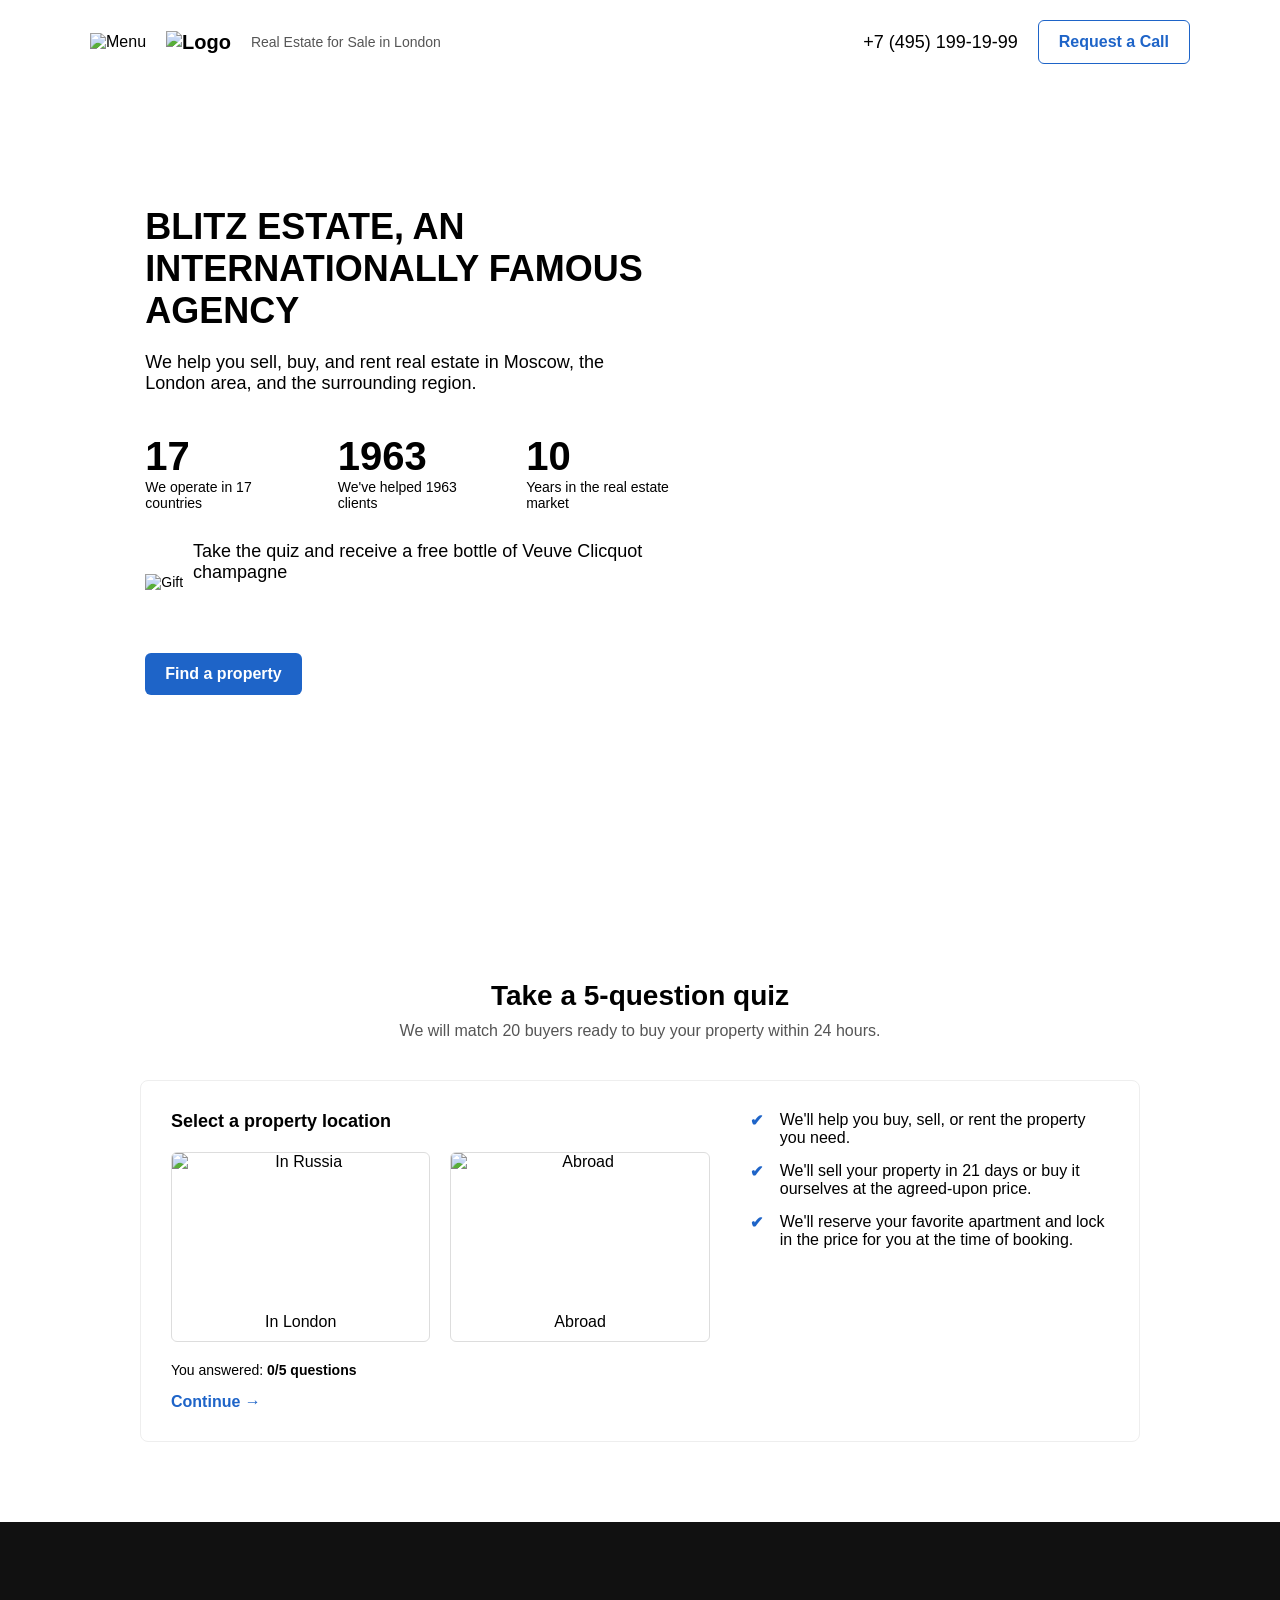
==== web/blitzestate/index.html @ 125608b7 "add web" ====
<!doctype html>
<html lang="en">
  <head>
    <meta charset="UTF-8" />
    <meta name="viewport" content="width=device-width, initial-scale=1.0" />
    <title>Ready On | Car Rental</title>

    <link
      rel="stylesheet"
      href="https://cdnjs.cloudflare.com/ajax/libs/font-awesome/6.5.0/css/all.min.css"
    />
    <link rel="stylesheet" href="style.css" />
  </head>

  <body>
    <!-- HEADER -->
    <header class="header">
      <div class="header-container">
        <div class="header-left">
          <img src="./assets/svg/menu.svg" class="menu-btn" alt="Menu" />
          <img src="./assets/svg/logo.svg" class="logo" alt="Logo" />
          <span class="tagline">Real Estate for Sale in London</span>
        </div>

        <div class="header-right">
          <a href="tel:+74951991999" class="phone">+7 (495) 199-19-99</a>
          <a href="#" class="btn btn-outline">Request a Call</a>
        </div>
      </div>
    </header>

    <!-- HERO -->
    <section class="hero">
      <div class="hero-container">
        <div class="hero-overlay">
          <div class="hero-content">
            <h1>BLITZ ESTATE, AN INTERNATIONALLY FAMOUS AGENCY</h1>
            <p>
              We help you sell, buy, and rent real estate in Moscow, the London
              area, and the surrounding region.
            </p>

            <div class="stats">
              <div>
                <span class="num">17</span>
                <p>We operate in 17 countries</p>
              </div>
              <div>
                <span class="num">1963</span>
                <p>We've helped 1963 clients</p>
              </div>
              <div>
                <span class="num">10</span>
                <p>Years in the real estate market</p>
              </div>
            </div>

            <div class="bonus">
              <img src="./assets/svg/wine.svg" alt="Gift" />
              <p>
                Take the quiz and receive a free bottle of Veuve Clicquot
                champagne
              </p>
            </div>

            <a href="#" class="btn btn-primary">Find a property</a>
          </div>
        </div>

        <div class="hero-bg"></div>
      </div>
    </section>

    <!-- QUIZ -->
    <section class="quiz">
      <div class="container">
        <h2>Take a 5-question quiz</h2>
        <p class="subtitle">
          We will match 20 buyers ready to buy your property within 24 hours.
        </p>

        <div class="quiz-box">
          <div class="quiz-left">
            <h3>Select a property location</h3>

            <div class="quiz-options">
              <div class="option">
                <img src="./assets/img/russia.png" alt="In Russia" />
                <span>In London</span>
              </div>
              <div class="option">
                <img src="./assets/img/abroad.png" alt="Abroad" />
                <span>Abroad</span>
              </div>
            </div>

            <div class="quiz-progress">You answered: <b>0/5 questions</b></div>
            <a href="#" class="quiz-next">Continue →</a>
          </div>

          <div class="quiz-right">
            <ul>
              <li>We'll help you buy, sell, or rent the property you need.</li>
              <li>
                We'll sell your property in 21 days or buy it ourselves at the
                agreed-upon price.
              </li>
              <li>
                We'll reserve your favorite apartment and lock in the price for
                you at the time of booking.
              </li>
            </ul>
          </div>
        </div>
      </div>
    </section>

    <!-- FOOTER -->
    <footer class="footer"></footer>

    <script src="./calendar.js"></script>
  </body>
</html>
---- web/blitzestate/style.css ----
/* === RESET & BASE === */
* {
  margin: 0;
  padding: 0;
  box-sizing: border-box;
}
html, body {
  height: 100%;
  font-family: 'Averta CY', sans-serif;
  color: #000;
  background: #fff;
  scroll-behavior: smooth;
}
ul { list-style: none; }
a { text-decoration: none; color: inherit; }

h1, h2, h3, p {
  color: #000;
}

/* Container */
.container {
  max-width: 1140px;
  margin: 0 auto;
  padding: 0 20px;
  display: flex;
  justify-content: space-between;
  align-items: center;
  flex-direction: column;
}

.header-container,
.hero-container {
  max-width: 1140px;
  margin: 0 auto;
  padding: 0 20px;
  display: flex;
  justify-content: space-between;
  align-items: center;
}

/* Header */
.header {
  padding: 20px 0;
  position: absolute;
  width: 100%;
  top: 0;
  z-index: 10;
}
.header-left {
  display: flex;
  align-items: center;
  gap: 20px;
}
.menu-btn {
  background: none;
  border: none;
  font-size: 16px;
  cursor: pointer;
}
.logo {
  font-weight: bold;
  font-size: 20px;
}
.tagline {
  font-size: 14px;
  color: #555;
}
.header-right {
  display: flex;
  align-items: center;
  gap: 20px;
}
.phone {
  font-size: 18px;
  text-decoration: none;
  color: #000;
}
.btn {
  display: inline-flex;
  align-items: center;
  justify-content: center;
  border-radius: 6px;
  padding: 12px 20px;
  font-weight: bold;
  text-decoration: none;
  transition: 0.3s;
}
.btn-outline {
  border: 1px solid #1e64c8;
  color: #1e64c8;
  background: transparent;
}
.btn-outline:hover {
  background: #1e64c8;
  color: #fff;
}

/* Hero */
.hero {
  position: relative;
  height: 100vh;
  display: flex;
  align-items: center;
  background: url('./assets/img/hero-bgd.png') no-repeat center/cover;
}
.hero-overlay {
  width: 60%;
  height: 100%;
  display: flex;
  align-items: center;
}
.hero-content {
  padding: 100px 50px;
}
.hero h1 {
  font-size: 36px;
  font-weight: 900;
  margin-bottom: 20px;
}
.hero p {
  font-size: 18px;
  margin-bottom: 40px;
  max-width: 500px;
}

/* Stat */
.stats {
  display: flex;
  gap: 40px;
  margin-bottom: 30px;
}
.stats .num {
  font-size: 40px;
  font-weight: bold;
  display: block;
}
.stats p {
  font-size: 14px;
  margin: 0;
}

/* Bonus */
.bonus {
  display: flex;
  align-items: center;
  gap: 10px;
  margin-bottom: 30px;
  font-size: 14px;
}

/* CTA */
.btn-primary {
  background: #1e64c8;
  color: #fff;
  border: none;
}
.btn-primary:hover {
  background: #144d9b;
}

/* Quiz */

.quiz {
  padding: 80px 20px;
  text-align: center;
}
.quiz h2 {
  font-size: 28px;
  font-weight: 700;
  margin-bottom: 10px;
}
.quiz .subtitle {
  font-size: 16px;
  color: #555;
  margin-bottom: 40px;
}

.quiz-box {
  display: grid;
  grid-template-columns: 1.5fr 1fr;
  gap: 40px;
  background: #fff;
  border: 1px solid #eee;
  border-radius: 8px;
  padding: 30px;
  text-align: left;
  max-width: 1000px;
  margin: 0 auto;
}

.quiz-left h3 {
  font-size: 18px;
  margin-bottom: 20px;
}
.quiz-options {
  display: flex;
  gap: 20px;
  margin-bottom: 20px;
}
.option {
  flex: 1;
  border: 1px solid #ddd;
  border-radius: 6px;
  overflow: hidden;
  text-align: center;
  cursor: pointer;
  transition: 0.3s;
}
.option img {
  width: 100%;
  height: 150px;
  object-fit: cover;
  display: block;
}
.option span {
  display: block;
  padding: 10px;
  font-weight: 500;
}
.option:hover {
  border-color: #1e64c8;
}

.quiz-progress {
  font-size: 14px;
  margin-bottom: 15px;
}
.quiz-next {
  font-weight: 600;
  color: #1e64c8;
  text-decoration: none;
}

.quiz-right ul {
  list-style: none;
  padding: 0;
  margin: 0;
}
.quiz-right li {
  position: relative;
  padding-left: 30px;
  margin-bottom: 15px;
}
.quiz-right li::before {
  content: "✔";
  position: absolute;
  left: 0;
  color: #1e64c8;
  font-weight: bold;
}

/* === FOOTER === */
.footer {
  background: #111;
  color: #ccc;
  padding: 60px 30px;
}
.footer-top {
  display: flex;
  justify-content: space-between;
  flex-wrap: wrap;
  margin-bottom: 40px;
  gap: 30px;
}
.footer-brand {
  max-width: 300px;
}
.footer-columns {
  display: flex;
  gap: 40px;
}
.footer-columns h4 {
  margin-bottom: 15px;
  font-size: 16px;
  color: #fff;
}
.footer-columns ul li {
  margin-bottom: 10px;
}
.footer-bottom {
  border-top: 1px solid #333;
  padding-top: 20px;
  display: flex;
  justify-content: space-between;
  flex-wrap: wrap;
}
.footer-links {
  display: flex;
  gap: 20px;
  font-size: 14px;
}

/* === RESPONSIVE === */
@media (max-width: 992px) {
  .trip-grid {
    grid-template-columns: 1fr;
  }
  .program-item {
    flex-direction: column;
    align-items: flex-start;
  }
}
@media (max-width: 768px) {
  .header .container {
    flex-direction: column;
    gap: 15px;
  }
  .nav ul {
    flex-direction: column;
    gap: 15px;
  }
  .hero-content {
    top: 50%;
    left: 50%;
    transform: translate(-50%, -50%);
    text-align: center;
  }
  .hero p { margin: 15px auto 30px; }
  .program-content {
    flex-direction: column;
  }
  .footer-top {
    flex-direction: column;
  }
  .footer-columns {
    flex-direction: column;
    gap: 20px;
  }
}
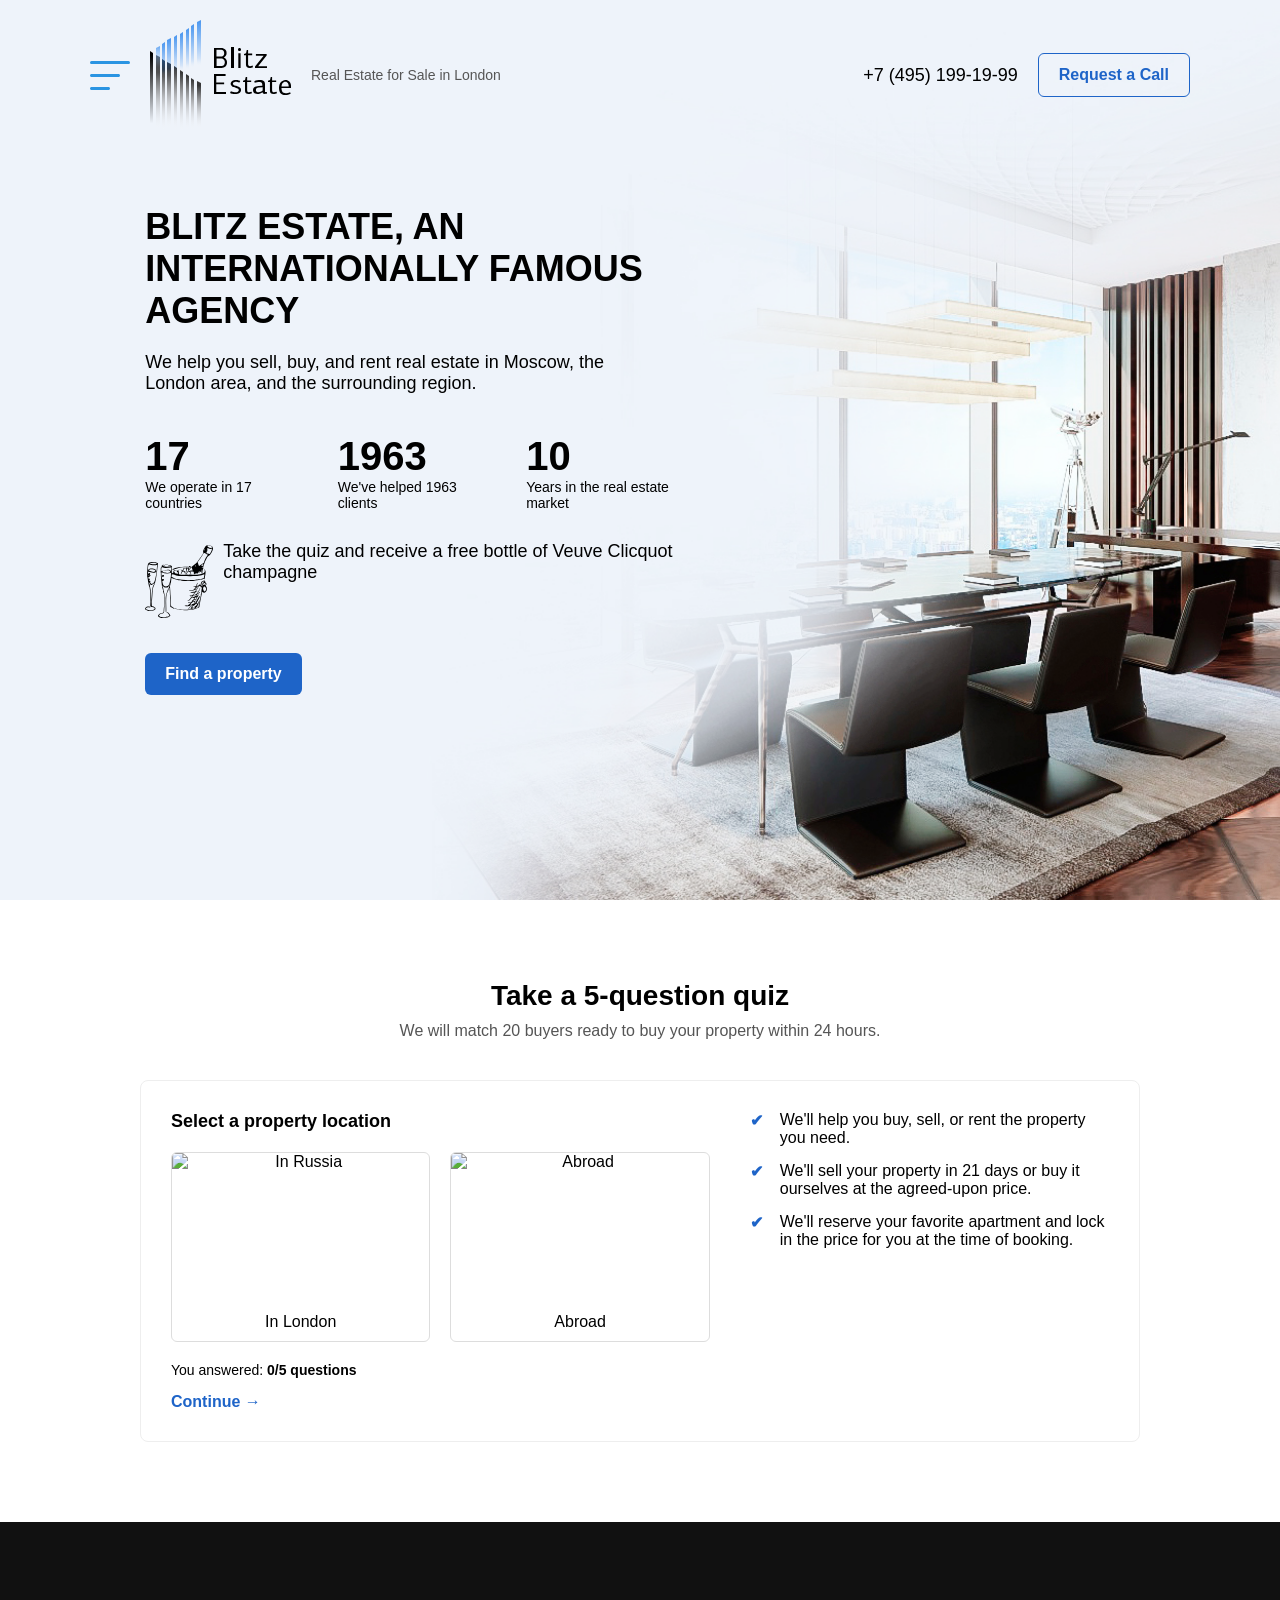
==== commit ed430e7c: "add blitz estate" ====
--- a/web/blitzestate/index.html
+++ b/web/blitzestate/index.html
@@ -3,7 +3,7 @@
   <head>
     <meta charset="UTF-8" />
     <meta name="viewport" content="width=device-width, initial-scale=1.0" />
-    <title>Ready On | Car Rental</title>
+    <title>Blitz Estate | Real Estate Agency</title>
 
     <link
       rel="stylesheet"
--- a/web/blitzestate/style.css
+++ b/web/blitzestate/style.css
@@ -4,6 +4,7 @@
   padding: 0;
   box-sizing: border-box;
 }
+
 html, body {
   height: 100%;
   font-family: 'Averta CY', sans-serif;
@@ -11,8 +12,15 @@
   background: #fff;
   scroll-behavior: smooth;
 }
-ul { list-style: none; }
-a { text-decoration: none; color: inherit; }
+
+ul {
+  list-style: none;
+}
+
+a {
+  text-decoration: none;
+  color: inherit;
+}
 
 h1, h2, h3, p {
   color: #000;
@@ -47,35 +55,42 @@
   top: 0;
   z-index: 10;
 }
+
 .header-left {
   display: flex;
   align-items: center;
   gap: 20px;
 }
+
 .menu-btn {
   background: none;
   border: none;
   font-size: 16px;
   cursor: pointer;
 }
+
 .logo {
   font-weight: bold;
   font-size: 20px;
 }
+
 .tagline {
   font-size: 14px;
   color: #555;
 }
+
 .header-right {
   display: flex;
   align-items: center;
   gap: 20px;
 }
+
 .phone {
   font-size: 18px;
   text-decoration: none;
   color: #000;
 }
+
 .btn {
   display: inline-flex;
   align-items: center;
@@ -86,11 +101,13 @@
   text-decoration: none;
   transition: 0.3s;
 }
+
 .btn-outline {
   border: 1px solid #1e64c8;
   color: #1e64c8;
   background: transparent;
 }
+
 .btn-outline:hover {
   background: #1e64c8;
   color: #fff;
@@ -104,20 +121,24 @@
   align-items: center;
   background: url('./assets/img/hero-bgd.png') no-repeat center/cover;
 }
+
 .hero-overlay {
   width: 60%;
   height: 100%;
   display: flex;
   align-items: center;
 }
+
 .hero-content {
   padding: 100px 50px;
 }
+
 .hero h1 {
   font-size: 36px;
   font-weight: 900;
   margin-bottom: 20px;
 }
+
 .hero p {
   font-size: 18px;
   margin-bottom: 40px;
@@ -130,11 +151,13 @@
   gap: 40px;
   margin-bottom: 30px;
 }
+
 .stats .num {
   font-size: 40px;
   font-weight: bold;
   display: block;
 }
+
 .stats p {
   font-size: 14px;
   margin: 0;
@@ -155,6 +178,7 @@
   color: #fff;
   border: none;
 }
+
 .btn-primary:hover {
   background: #144d9b;
 }
@@ -165,11 +189,13 @@
   padding: 80px 20px;
   text-align: center;
 }
+
 .quiz h2 {
   font-size: 28px;
   font-weight: 700;
   margin-bottom: 10px;
 }
+
 .quiz .subtitle {
   font-size: 16px;
   color: #555;
@@ -193,11 +219,13 @@
   font-size: 18px;
   margin-bottom: 20px;
 }
+
 .quiz-options {
   display: flex;
   gap: 20px;
   margin-bottom: 20px;
 }
+
 .option {
   flex: 1;
   border: 1px solid #ddd;
@@ -207,17 +235,20 @@
   cursor: pointer;
   transition: 0.3s;
 }
+
 .option img {
   width: 100%;
   height: 150px;
   object-fit: cover;
   display: block;
 }
+
 .option span {
   display: block;
   padding: 10px;
   font-weight: 500;
 }
+
 .option:hover {
   border-color: #1e64c8;
 }
@@ -226,6 +257,7 @@
   font-size: 14px;
   margin-bottom: 15px;
 }
+
 .quiz-next {
   font-weight: 600;
   color: #1e64c8;
@@ -237,11 +269,13 @@
   padding: 0;
   margin: 0;
 }
+
 .quiz-right li {
   position: relative;
   padding-left: 30px;
   margin-bottom: 15px;
 }
+
 .quiz-right li::before {
   content: "✔";
   position: absolute;
@@ -256,6 +290,7 @@
   color: #ccc;
   padding: 60px 30px;
 }
+
 .footer-top {
   display: flex;
   justify-content: space-between;
@@ -263,21 +298,26 @@
   margin-bottom: 40px;
   gap: 30px;
 }
+
 .footer-brand {
   max-width: 300px;
 }
+
 .footer-columns {
   display: flex;
   gap: 40px;
 }
+
 .footer-columns h4 {
   margin-bottom: 15px;
   font-size: 16px;
   color: #fff;
 }
+
 .footer-columns ul li {
   margin-bottom: 10px;
 }
+
 .footer-bottom {
   border-top: 1px solid #333;
   padding-top: 20px;
@@ -285,6 +325,7 @@
   justify-content: space-between;
   flex-wrap: wrap;
 }
+
 .footer-links {
   display: flex;
   gap: 20px;
@@ -296,35 +337,45 @@
   .trip-grid {
     grid-template-columns: 1fr;
   }
+
   .program-item {
     flex-direction: column;
     align-items: flex-start;
   }
 }
+
 @media (max-width: 768px) {
   .header .container {
     flex-direction: column;
     gap: 15px;
   }
+
   .nav ul {
     flex-direction: column;
     gap: 15px;
   }
+
   .hero-content {
     top: 50%;
     left: 50%;
     transform: translate(-50%, -50%);
     text-align: center;
   }
-  .hero p { margin: 15px auto 30px; }
+
+  .hero p {
+    margin: 15px auto 30px;
+  }
+
   .program-content {
     flex-direction: column;
   }
+
   .footer-top {
     flex-direction: column;
   }
+
   .footer-columns {
     flex-direction: column;
     gap: 20px;
   }
-}
+}
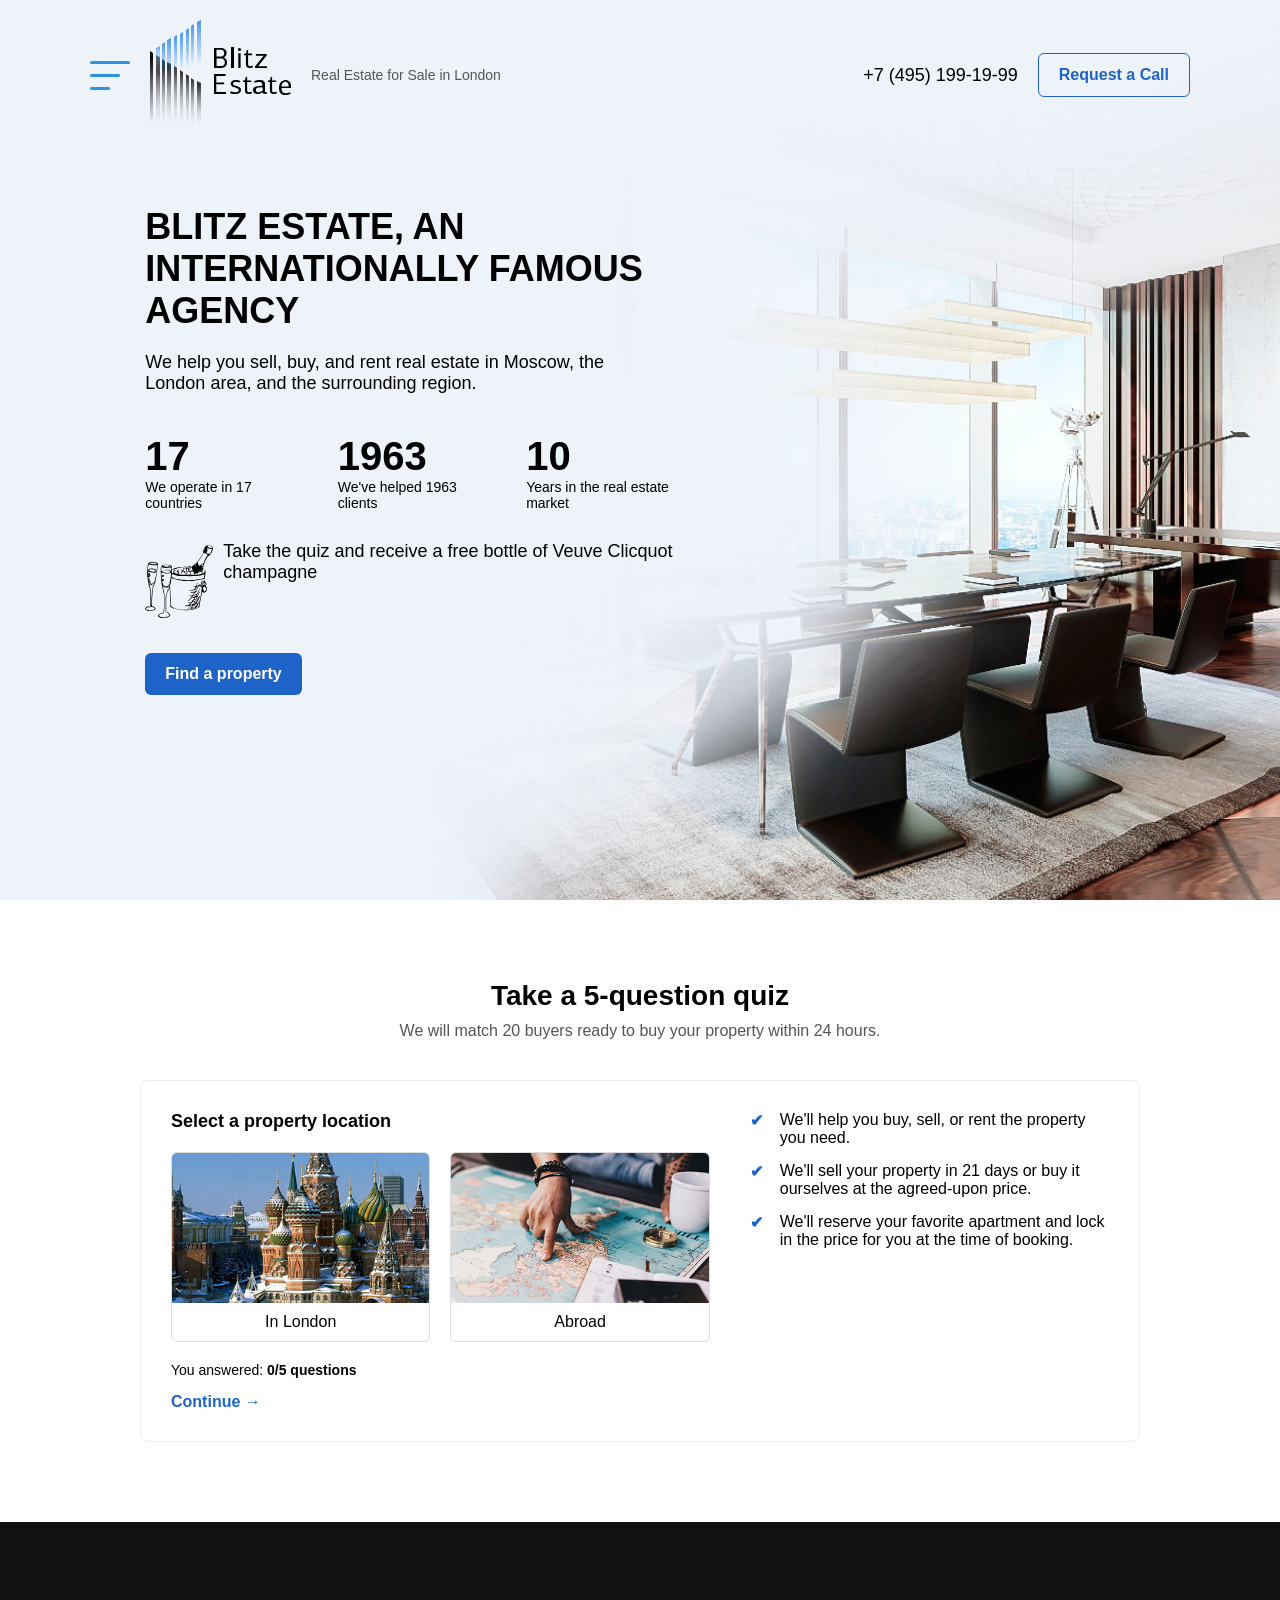
==== commit f790f33b: "add projects" ====
--- a/web/blitzestate/index.html
+++ b/web/blitzestate/index.html
@@ -3,7 +3,7 @@
   <head>
     <meta charset="UTF-8" />
     <meta name="viewport" content="width=device-width, initial-scale=1.0" />
-    <title>Blitz Estate | Real Estate Agency</title>
+    <title>Ready On | Car Rental</title>
 
     <link
       rel="stylesheet"
--- a/web/blitzestate/style.css
+++ b/web/blitzestate/style.css
@@ -4,7 +4,6 @@
   padding: 0;
   box-sizing: border-box;
 }
-
 html, body {
   height: 100%;
   font-family: 'Averta CY', sans-serif;
@@ -12,15 +11,8 @@
   background: #fff;
   scroll-behavior: smooth;
 }
-
-ul {
-  list-style: none;
-}
-
-a {
-  text-decoration: none;
-  color: inherit;
-}
+ul { list-style: none; }
+a { text-decoration: none; color: inherit; }
 
 h1, h2, h3, p {
   color: #000;
@@ -55,42 +47,35 @@
   top: 0;
   z-index: 10;
 }
-
 .header-left {
   display: flex;
   align-items: center;
   gap: 20px;
 }
-
 .menu-btn {
   background: none;
   border: none;
   font-size: 16px;
   cursor: pointer;
 }
-
 .logo {
   font-weight: bold;
   font-size: 20px;
 }
-
 .tagline {
   font-size: 14px;
   color: #555;
 }
-
 .header-right {
   display: flex;
   align-items: center;
   gap: 20px;
 }
-
 .phone {
   font-size: 18px;
   text-decoration: none;
   color: #000;
 }
-
 .btn {
   display: inline-flex;
   align-items: center;
@@ -101,13 +86,11 @@
   text-decoration: none;
   transition: 0.3s;
 }
-
 .btn-outline {
   border: 1px solid #1e64c8;
   color: #1e64c8;
   background: transparent;
 }
-
 .btn-outline:hover {
   background: #1e64c8;
   color: #fff;
@@ -121,24 +104,20 @@
   align-items: center;
   background: url('./assets/img/hero-bgd.png') no-repeat center/cover;
 }
-
 .hero-overlay {
   width: 60%;
   height: 100%;
   display: flex;
   align-items: center;
 }
-
 .hero-content {
   padding: 100px 50px;
 }
-
 .hero h1 {
   font-size: 36px;
   font-weight: 900;
   margin-bottom: 20px;
 }
-
 .hero p {
   font-size: 18px;
   margin-bottom: 40px;
@@ -151,13 +130,11 @@
   gap: 40px;
   margin-bottom: 30px;
 }
-
 .stats .num {
   font-size: 40px;
   font-weight: bold;
   display: block;
 }
-
 .stats p {
   font-size: 14px;
   margin: 0;
@@ -178,7 +155,6 @@
   color: #fff;
   border: none;
 }
-
 .btn-primary:hover {
   background: #144d9b;
 }
@@ -189,13 +165,11 @@
   padding: 80px 20px;
   text-align: center;
 }
-
 .quiz h2 {
   font-size: 28px;
   font-weight: 700;
   margin-bottom: 10px;
 }
-
 .quiz .subtitle {
   font-size: 16px;
   color: #555;
@@ -219,13 +193,11 @@
   font-size: 18px;
   margin-bottom: 20px;
 }
-
 .quiz-options {
   display: flex;
   gap: 20px;
   margin-bottom: 20px;
 }
-
 .option {
   flex: 1;
   border: 1px solid #ddd;
@@ -235,20 +207,17 @@
   cursor: pointer;
   transition: 0.3s;
 }
-
 .option img {
   width: 100%;
   height: 150px;
   object-fit: cover;
   display: block;
 }
-
 .option span {
   display: block;
   padding: 10px;
   font-weight: 500;
 }
-
 .option:hover {
   border-color: #1e64c8;
 }
@@ -257,7 +226,6 @@
   font-size: 14px;
   margin-bottom: 15px;
 }
-
 .quiz-next {
   font-weight: 600;
   color: #1e64c8;
@@ -269,13 +237,11 @@
   padding: 0;
   margin: 0;
 }
-
 .quiz-right li {
   position: relative;
   padding-left: 30px;
   margin-bottom: 15px;
 }
-
 .quiz-right li::before {
   content: "✔";
   position: absolute;
@@ -290,7 +256,6 @@
   color: #ccc;
   padding: 60px 30px;
 }
-
 .footer-top {
   display: flex;
   justify-content: space-between;
@@ -298,26 +263,21 @@
   margin-bottom: 40px;
   gap: 30px;
 }
-
 .footer-brand {
   max-width: 300px;
 }
-
 .footer-columns {
   display: flex;
   gap: 40px;
 }
-
 .footer-columns h4 {
   margin-bottom: 15px;
   font-size: 16px;
   color: #fff;
 }
-
 .footer-columns ul li {
   margin-bottom: 10px;
 }
-
 .footer-bottom {
   border-top: 1px solid #333;
   padding-top: 20px;
@@ -325,7 +285,6 @@
   justify-content: space-between;
   flex-wrap: wrap;
 }
-
 .footer-links {
   display: flex;
   gap: 20px;
@@ -337,45 +296,35 @@
   .trip-grid {
     grid-template-columns: 1fr;
   }
-
   .program-item {
     flex-direction: column;
     align-items: flex-start;
   }
 }
-
 @media (max-width: 768px) {
   .header .container {
     flex-direction: column;
     gap: 15px;
   }
-
   .nav ul {
     flex-direction: column;
     gap: 15px;
   }
-
   .hero-content {
     top: 50%;
     left: 50%;
     transform: translate(-50%, -50%);
     text-align: center;
   }
-
-  .hero p {
-    margin: 15px auto 30px;
-  }
-
+  .hero p { margin: 15px auto 30px; }
   .program-content {
     flex-direction: column;
   }
-
   .footer-top {
     flex-direction: column;
   }
-
   .footer-columns {
     flex-direction: column;
     gap: 20px;
   }
-}+}
